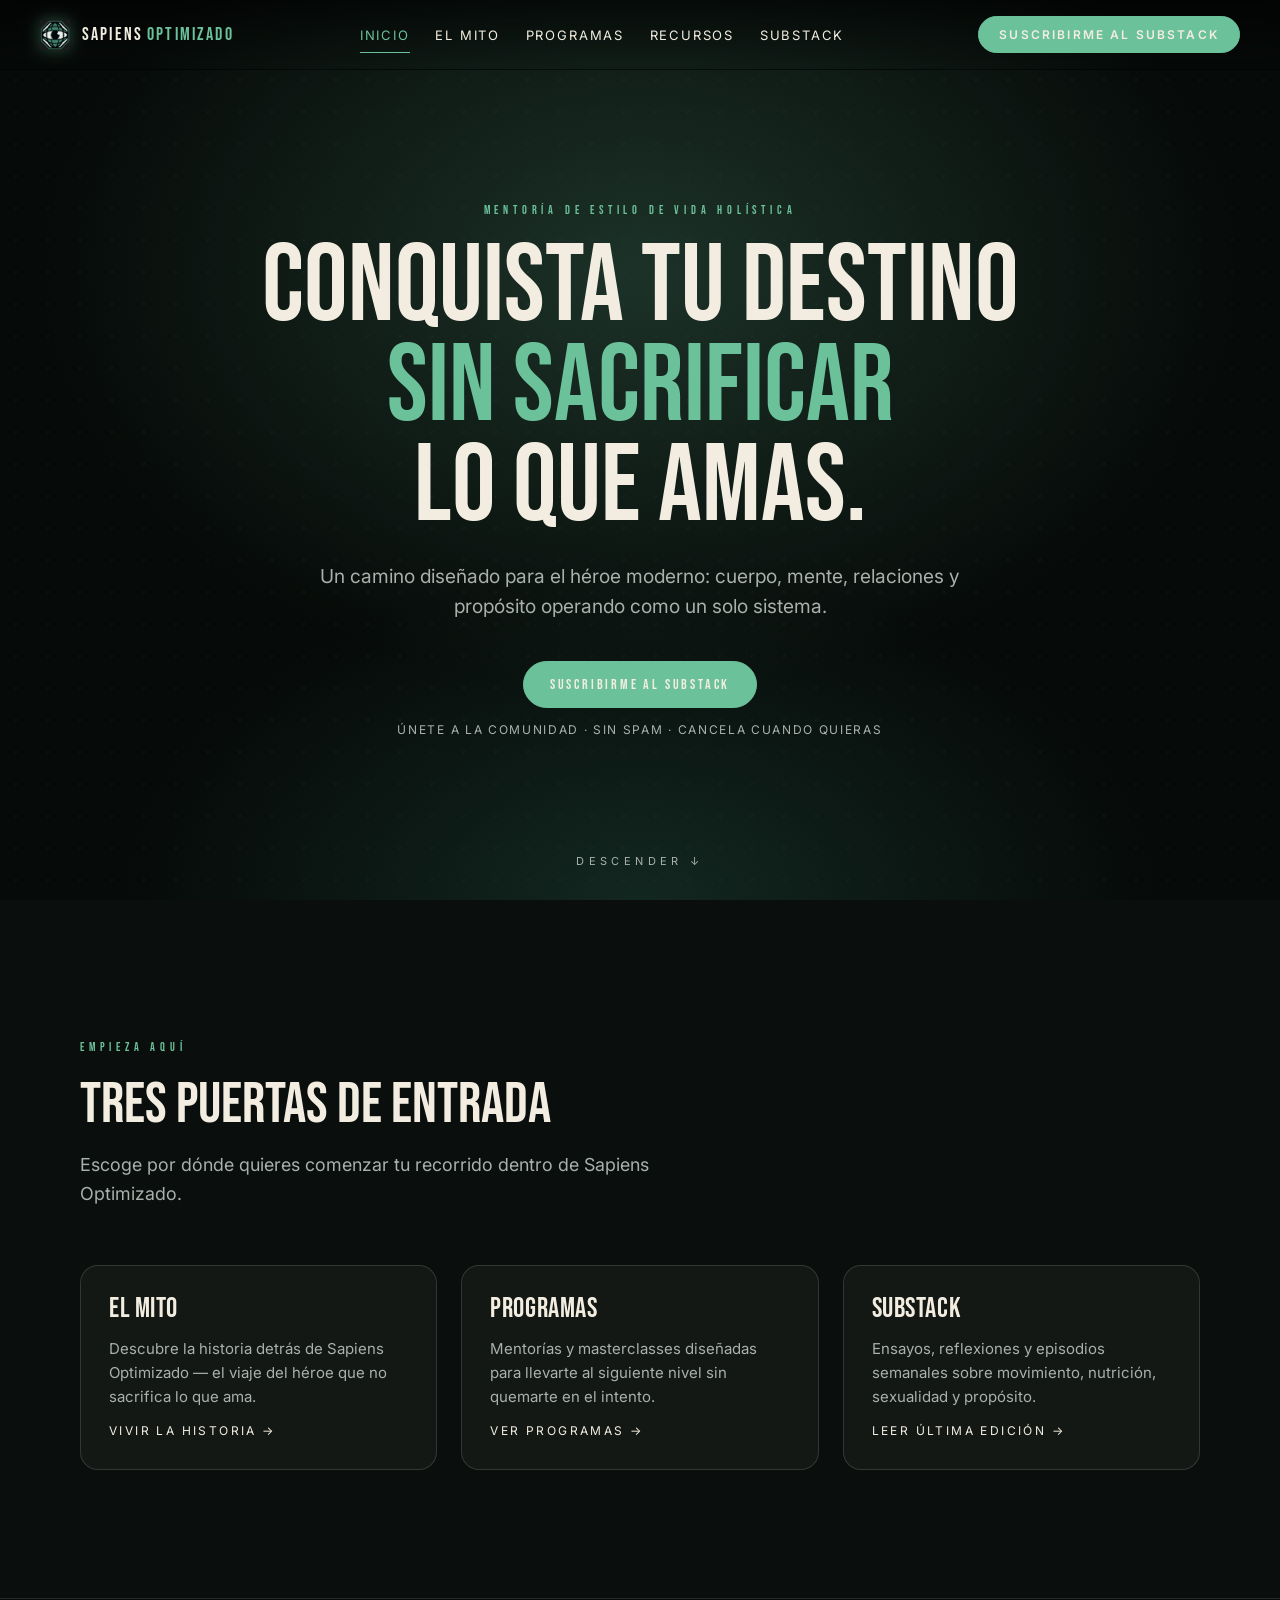
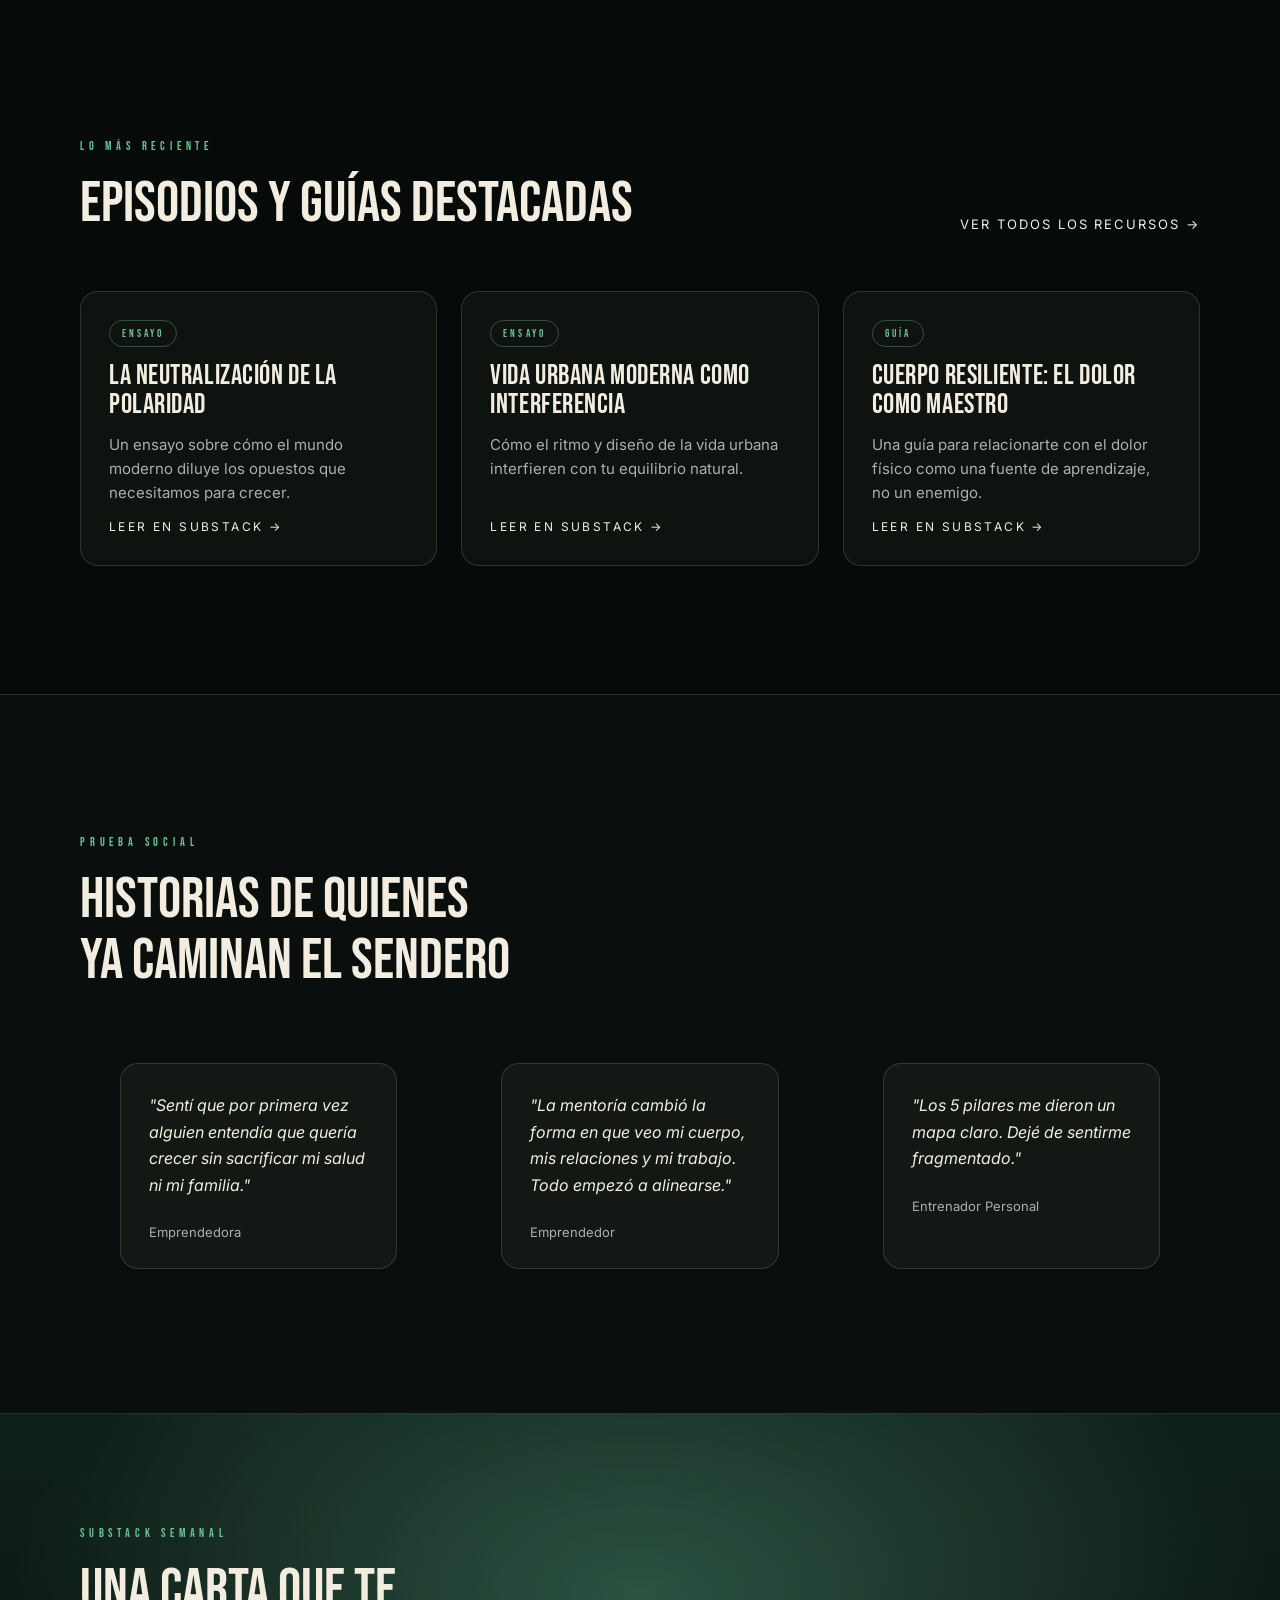
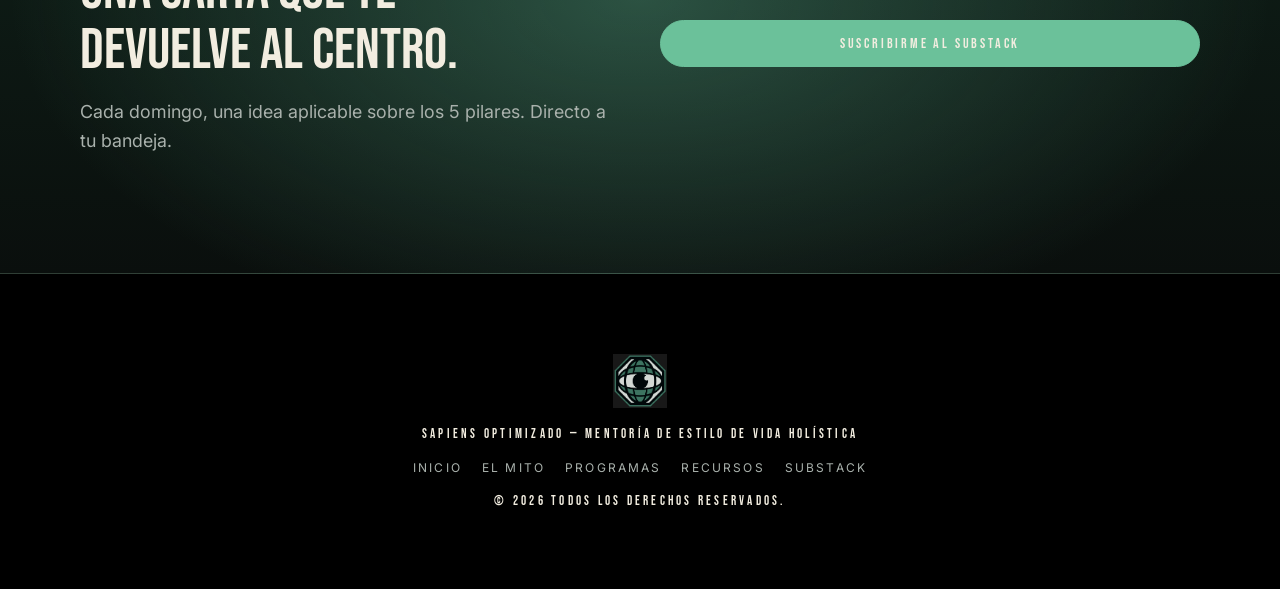
==== inicio/index.html @ bae55e8d "Move static site from public/site to repo root for Porkbun static hosting Porkbun's GitHub-connect s" ====
<!doctype html>
<html lang="es">
<head>
  <meta charset="utf-8" />
  <meta name="viewport" content="width=device-width, initial-scale=1" />
  <title>Sapiens Optimizado — Mentoría de Estilo de Vida Holística</title>
  <meta name="description" content="Encuentra el equilibrio para que aquello que amas no sea sacrificado en el camino hacia tu destino. Mentoría, programas y recursos para vivir optimizado." />
  <meta property="og:title" content="Sapiens Optimizado" />
  <meta property="og:description" content="Mentoría de Estilo de Vida Holística." />
  <meta property="og:type" content="website" />
  <meta name="twitter:card" content="summary_large_image" />
  <link rel="preconnect" href="https://fonts.googleapis.com" />
  <link rel="preconnect" href="https://fonts.gstatic.com" crossorigin />
  <link rel="stylesheet" href="https://fonts.googleapis.com/css2?family=Bebas+Neue&family=Inter:wght@300;400;500;600&display=swap" />
  <link rel="icon" href="../img/eye-logo.png" type="image/png" />
  <link rel="stylesheet" href="../so-pages.css" />
</head>
<body class="so-page">

<header class="so-nav">
  <a class="so-nav__brand" href="./">
    <img src="../img/eye-logo.png" alt="" />
    <span>SAPIENS<em>OPTIMIZADO</em></span>
  </a>
  <nav class="so-nav__links">
    <a href="./" class="so-nav__link is-active">Inicio</a>
    <a href="../" class="so-nav__link">El Mito</a>
    <a href="../programas/" class="so-nav__link">Programas</a>
    <a href="../recursos/" class="so-nav__link">Recursos</a>
    <a href="../substack/" class="so-nav__link">Substack</a>
  </nav>
  <a class="so-nav__cta" href="https://sapiensoptimizado.substack.com/subscribe" target="_blank" rel="noreferrer">Suscribirme al Substack</a>
  <button class="so-nav__burger" aria-label="Menú" aria-expanded="false">
    <span></span><span></span><span></span>
  </button>
</header>

<section class="so-hero">
  <div class="so-hero__bg"></div>
  <div class="so-hero__inner">
    <p class="so-eyebrow">Mentoría de Estilo de Vida Holística</p>
    <h1 class="so-hero__title">Conquista tu destino <em>sin sacrificar</em> lo que amas.</h1>
    <p class="so-hero__sub">
      Un camino diseñado para el héroe moderno: cuerpo, mente, relaciones
      y propósito operando como un solo sistema.
    </p>
    <div class="so-hero__form">
      <a class="so-btn" href="https://sapiensoptimizado.substack.com/subscribe" target="_blank" rel="noreferrer">Suscribirme al Substack</a>
      <p class="so-hero__hint">Únete a la comunidad · Sin spam · Cancela cuando quieras</p>
    </div>
  </div>
  <div class="so-hero__scroll">Descender ↓</div>
</section>

<section class="so-section">
  <div class="so-container">
    <div class="so-section__head">
      <p class="so-eyebrow">Empieza aquí</p>
      <h2 class="so-h2">Tres puertas de entrada</h2>
      <p class="so-lede">Escoge por dónde quieres comenzar tu recorrido dentro de Sapiens Optimizado.</p>
    </div>
    <div class="so-grid so-grid--3">
      <article class="so-card">
        <h3>El Mito</h3>
        <p>Descubre la historia detrás de Sapiens Optimizado — el viaje del héroe que no sacrifica lo que ama.</p>
        <a href="../" class="so-card__link">Vivir la historia →</a>
      </article>
      <article class="so-card">
        <h3>Programas</h3>
        <p>Mentorías y masterclasses diseñadas para llevarte al siguiente nivel sin quemarte en el intento.</p>
        <a href="../programas/" class="so-card__link">Ver programas →</a>
      </article>
      <article class="so-card">
        <h3>Substack</h3>
        <p>Ensayos, reflexiones y episodios semanales sobre movimiento, nutrición, sexualidad y propósito.</p>
        <a href="../substack/" class="so-card__link">Leer última edición →</a>
      </article>
    </div>
  </div>
</section>

<section class="so-section so-section--alt">
  <div class="so-container">
    <div class="so-section__head so-section__head--split">
      <div>
        <p class="so-eyebrow">Lo más reciente</p>
        <h2 class="so-h2">Episodios y guías destacadas</h2>
      </div>
      <a href="../recursos/" class="so-link">Ver todos los recursos →</a>
    </div>
    <div class="so-grid so-grid--3">
      <article class="so-feature">
        <span class="so-feature__tag">Ensayo</span>
        <h3>La neutralización de la polaridad</h3>
        <p>Un ensayo sobre cómo el mundo moderno diluye los opuestos que necesitamos para crecer.</p>
        <a href="https://sapiensoptimizado.substack.com/p/la-neutralizacion-de-la-polaridad" target="_blank" rel="noreferrer" class="so-card__link">Leer en Substack →</a>
      </article>
      <article class="so-feature">
        <span class="so-feature__tag">Ensayo</span>
        <h3>Vida urbana moderna como interferencia</h3>
        <p>Cómo el ritmo y diseño de la vida urbana interfieren con tu equilibrio natural.</p>
        <a href="https://sapiensoptimizado.substack.com/p/vida-urbana-moderna-como-interferencia" target="_blank" rel="noreferrer" class="so-card__link">Leer en Substack →</a>
      </article>
      <article class="so-feature">
        <span class="so-feature__tag">Guía</span>
        <h3>Cuerpo resiliente: el dolor como maestro</h3>
        <p>Una guía para relacionarte con el dolor físico como una fuente de aprendizaje, no un enemigo.</p>
        <a href="https://sapiensoptimizado.substack.com/p/cuerpo-resiliente-el-dolor-como-maestro" target="_blank" rel="noreferrer" class="so-card__link">Leer en Substack →</a>
      </article>
    </div>
  </div>
</section>

<section class="so-section">
  <div class="so-container">
    <div class="so-section__head">
      <p class="so-eyebrow">Prueba social</p>
      <h2 class="so-h2">Historias de quienes ya caminan el sendero</h2>
    </div>
    <div class="so-grid so-grid--3">
      <blockquote class="so-quote">
        <p>"Sentí que por primera vez alguien entendía que quería crecer sin sacrificar mi salud ni mi familia."</p>
        <footer>
          <span>Emprendedora</span>
        </footer>
      </blockquote>
      <blockquote class="so-quote">
        <p>"La mentoría cambió la forma en que veo mi cuerpo, mis relaciones y mi trabajo. Todo empezó a alinearse."</p>
        <footer>
          <span>Emprendedor</span>
        </footer>
      </blockquote>
      <blockquote class="so-quote">
        <p>"Los 5 pilares me dieron un mapa claro. Dejé de sentirme fragmentado."</p>
        <footer>
          <span>Entrenador Personal</span>
        </footer>
      </blockquote>
    </div>
  </div>
</section>

<section class="so-cta-band">
  <div class="so-container so-cta-band__inner">
    <div>
      <p class="so-eyebrow">Substack semanal</p>
      <h2 class="so-h2">Una carta que te devuelve al centro.</h2>
      <p class="so-lede">Cada domingo, una idea aplicable sobre los 5 pilares. Directo a tu bandeja.</p>
    </div>
    <a class="so-btn" href="https://sapiensoptimizado.substack.com/subscribe" target="_blank" rel="noreferrer">Suscribirme al Substack</a>
  </div>
</section>

<footer class="so-footer">
  <div class="so-footer__inner">
    <img src="../img/eye-logo.png" alt="Sapiens Optimizado" />
    <p>SAPIENS OPTIMIZADO — Mentoría de Estilo de Vida Holística</p>
    <nav class="so-footer__nav">
      <a href="./">Inicio</a>
      <a href="../">El Mito</a>
      <a href="../programas/">Programas</a>
      <a href="../recursos/">Recursos</a>
      <a href="../substack/">Substack</a>
    </nav>
    <p class="so-footer__muted">© <span id="year"></span> Todos los derechos reservados.</p>
  </div>
</footer>

<script src="../so-pages.js"></script>
</body>
</html>
---- so-pages.css ----
/* ============================================================
   Sapiens Optimizado — Brand pages (multi-page shell)
   Static-site counterpart of the .so-* classes in src/styles.css,
   used by the hand-built pages at the repo root.
   ============================================================ */
.so-page {
  --so-bg: #0a0f0d;
  --so-ink: #f2ede0;
  --so-ink-dim: #a9b1ac;
  --so-green: #4a8a70;
  --so-green-bright: #6bc19a;
  --so-green-deep: #1b3b30;
  --so-line: rgba(242, 237, 224, 0.14);
  --so-card: rgba(242, 237, 224, 0.04);
  --so-card-hover: rgba(107, 193, 154, 0.08);
  --so-display: "Bebas Neue", "Arial Narrow", sans-serif;
  --so-body: "Inter", system-ui, sans-serif;
  --so-ease: cubic-bezier(0.2, 0.7, 0.2, 1);

  background: var(--so-bg);
  color: var(--so-ink);
  font-family: var(--so-body);
  min-height: 100vh;
  -webkit-font-smoothing: antialiased;
  margin: 0;
}
.so-page * { box-sizing: border-box; }
.so-page a { color: inherit; text-decoration: none; }

/* Navigation */
.so-nav {
  position: fixed; top: 0; left: 0; right: 0; z-index: 50;
  display: flex; align-items: center; justify-content: space-between;
  gap: 24px; padding: 16px clamp(20px, 4vw, 40px);
  background: linear-gradient(180deg, rgba(0,0,0,0.55), rgba(0,0,0,0));
  backdrop-filter: blur(8px);
  transition: background 0.3s var(--so-ease), border-color 0.3s var(--so-ease);
  border-bottom: 1px solid transparent;
}
.so-nav--solid {
  background: rgba(10, 15, 13, 0.92);
  border-bottom-color: var(--so-line);
}
.so-nav__brand {
  display: flex; align-items: center; gap: 12px;
  font-family: var(--so-display); letter-spacing: 0.12em; font-size: 18px;
}
.so-nav__brand img { width: 30px; height: 30px; filter: drop-shadow(0 0 8px rgba(107,193,154,0.35)); }
.so-nav__brand em { color: var(--so-green-bright); font-style: normal; margin-left: 4px; }
.so-nav__links {
  display: flex; align-items: center; gap: clamp(14px, 2vw, 28px);
}
.so-nav__link {
  font-size: 13px; letter-spacing: 0.14em; text-transform: uppercase;
  color: var(--so-ink-dim); padding: 6px 0; position: relative;
  transition: color 0.25s var(--so-ease);
}
.so-nav__link:hover { color: var(--so-ink); }
.so-nav__link.is-active { color: var(--so-green-bright); }
.so-nav__link.is-active::after {
  content: ""; position: absolute; left: 0; right: 0; bottom: -4px; height: 1px;
  background: var(--so-green-bright);
}
.so-nav__cta {
  margin-left: 8px;
  border: 1px solid var(--so-green-bright);
  background: var(--so-green-bright); color: #0a0f0d;
  padding: 10px 20px; border-radius: 999px;
  font-size: 12px; letter-spacing: 0.18em; text-transform: uppercase;
  font-weight: 600; transition: 0.25s var(--so-ease);
}
.so-nav__cta:hover { background: transparent; color: var(--so-green-bright); }
.so-nav__burger {
  display: none; background: none; border: none; cursor: pointer;
  width: 40px; height: 40px; padding: 8px; flex-direction: column;
  justify-content: space-between; align-items: stretch;
}
.so-nav__burger span {
  display: block; height: 2px; background: var(--so-ink); border-radius: 2px;
}

@media (max-width: 900px) {
  .so-nav__burger { display: flex; }
  .so-nav__links {
    position: fixed; top: 64px; left: 0; right: 0;
    flex-direction: column; align-items: stretch;
    background: rgba(10, 15, 13, 0.98);
    border-top: 1px solid var(--so-line);
    padding: 24px; gap: 18px;
    transform: translateY(-120%); opacity: 0; pointer-events: none;
    transition: transform 0.3s var(--so-ease), opacity 0.3s var(--so-ease);
  }
  .so-nav__links.is-open { transform: translateY(0); opacity: 1; pointer-events: auto; }
  .so-nav__link { font-size: 15px; padding: 8px 0; }
  .so-nav__cta { margin-left: 0; text-align: center; }
}

/* Shared typography */
.so-eyebrow {
  font-family: var(--so-display); letter-spacing: 0.4em;
  font-size: 12px; color: var(--so-green-bright); text-transform: uppercase;
  margin-bottom: 20px;
}
.so-h1 {
  font-family: var(--so-display); font-weight: 400;
  font-size: clamp(48px, 7vw, 104px); line-height: 0.95; text-transform: uppercase;
  text-wrap: balance; letter-spacing: 0.01em;
  margin: 0;
}
.so-h1 em, .so-h2 em, .so-hero__title em {
  font-style: normal; color: var(--so-green-bright);
}
.so-h2 {
  font-family: var(--so-display); font-weight: 400;
  font-size: clamp(32px, 4.5vw, 60px); line-height: 1.05; text-transform: uppercase;
  text-wrap: balance;
  margin: 0;
}
.so-lede {
  color: var(--so-ink-dim); font-size: clamp(16px, 1.4vw, 20px);
  line-height: 1.6; max-width: 60ch; margin-top: 16px;
}
.so-link {
  color: var(--so-green-bright); font-size: 13px;
  letter-spacing: 0.15em; text-transform: uppercase;
  border-bottom: 1px solid transparent; padding-bottom: 2px;
  transition: border-color 0.25s var(--so-ease);
}
.so-link:hover { border-bottom-color: var(--so-green-bright); }

/* Containers & layout */
.so-container { max-width: 1200px; margin: 0 auto; padding: 0 clamp(20px, 4vw, 40px); width: 100%; }
.so-section { padding: clamp(80px, 10vw, 140px) 0; }
.so-section--alt { background: #060a08; border-top: 1px solid var(--so-line); border-bottom: 1px solid var(--so-line); }
.so-section__head { margin-bottom: 56px; max-width: 720px; }
.so-section__head--split {
  display: flex; align-items: flex-end; justify-content: space-between;
  gap: 24px; max-width: none; flex-wrap: wrap;
}
.so-grid { display: grid; gap: 24px; }
.so-grid--2 { grid-template-columns: repeat(2, minmax(0, 1fr)); }
.so-grid--3 { grid-template-columns: repeat(3, minmax(0, 1fr)); }
@media (max-width: 900px) {
  .so-grid--2, .so-grid--3 { grid-template-columns: 1fr; }
}

/* Hero (home) */
.so-hero {
  position: relative; min-height: 100vh;
  display: flex; align-items: center; justify-content: center;
  padding: 140px clamp(20px, 4vw, 40px) 100px;
  overflow: hidden; isolation: isolate;
  text-align: center;
}
.so-hero__bg {
  position: absolute; inset: 0; z-index: -1;
  background:
    radial-gradient(1000px 700px at 50% 30%, rgba(107, 193, 154, 0.22), transparent 60%),
    radial-gradient(800px 500px at 50% 100%, rgba(27, 59, 48, 0.6), transparent 65%),
    #060a08;
}
.so-hero__bg::before,
.so-hero__bg::after {
  content: ""; position: absolute; inset: 0;
  background-image: radial-gradient(rgba(107,193,154,0.08) 1px, transparent 1px);
  background-size: 32px 32px; opacity: 0.5;
}
.so-hero__inner { max-width: 880px; width: 100%; }
.so-hero__title {
  font-family: var(--so-display); font-weight: 400;
  font-size: clamp(52px, 8.5vw, 120px); line-height: 0.92;
  text-transform: uppercase; text-wrap: balance;
  margin: 0;
}
.so-hero__sub {
  margin: 24px auto 40px; max-width: 640px;
  color: var(--so-ink-dim); font-size: clamp(17px, 1.5vw, 21px); line-height: 1.55;
}
.so-hero__form { max-width: 520px; margin: 0 auto; }
.so-hero__hint {
  font-size: 12px; letter-spacing: 0.14em; text-transform: uppercase;
  color: var(--so-ink-dim); margin-top: 14px;
}
.so-hero__scroll {
  position: absolute; bottom: 32px; left: 50%; transform: translateX(-50%);
  font-size: 11px; letter-spacing: 0.4em; color: var(--so-ink-dim);
  text-transform: uppercase; animation: soBob 2.4s ease-in-out infinite;
}
@keyframes soBob {
  0%, 100% { transform: translate(-50%, 0); opacity: 0.6; }
  50% { transform: translate(-50%, 10px); opacity: 1; }
}

/* Page hero (secondary pages) */
.so-pageHero {
  padding: 180px clamp(20px, 4vw, 40px) 80px;
  background:
    radial-gradient(800px 500px at 20% 20%, rgba(107, 193, 154, 0.14), transparent 60%),
    #060a08;
  border-bottom: 1px solid var(--so-line);
}
.so-pageHero--center { text-align: center; }
.so-pageHero--center .so-lede { margin-left: auto; margin-right: auto; }
.so-pageHero--center .so-hero__form { margin-top: 32px; }

.so-actions { display: flex; flex-wrap: wrap; gap: 14px; margin-top: 32px; }

/* Forms */
.so-form {
  display: flex; gap: 8px; width: 100%;
  background: var(--so-card); border: 1px solid var(--so-line);
  border-radius: 999px; padding: 6px;
}
.so-form input {
  flex: 1; min-width: 0; background: transparent; border: none; outline: none;
  color: var(--so-ink); font-family: var(--so-body); font-size: 15px;
  padding: 12px 18px;
}
.so-form input::placeholder { color: var(--so-ink-dim); }
.so-form button {
  border: none; cursor: pointer;
  background: var(--so-green-bright); color: #0a0f0d;
  font-family: var(--so-display); letter-spacing: 0.18em;
  text-transform: uppercase; font-size: 13px;
  padding: 12px 22px; border-radius: 999px;
  transition: 0.25s var(--so-ease);
}
.so-form button:hover { background: var(--so-ink); }
.so-form--inline { max-width: 520px; }
@media (max-width: 560px) {
  .so-form { flex-direction: column; border-radius: 20px; }
  .so-form button { width: 100%; }
}

/* Buttons */
.so-btn {
  display: inline-flex; align-items: center; justify-content: center;
  padding: 14px 26px; border-radius: 999px;
  background: var(--so-green-bright); color: #0a0f0d; border: 1px solid var(--so-green-bright);
  font-family: var(--so-display); letter-spacing: 0.2em; text-transform: uppercase;
  font-size: 14px; transition: 0.25s var(--so-ease);
}
.so-btn:hover { transform: translateY(-2px); box-shadow: 0 20px 40px -20px rgba(107,193,154,0.7); }
.so-btn--ghost { background: transparent; color: var(--so-ink); border-color: var(--so-line); }
.so-btn--ghost:hover { border-color: var(--so-green-bright); color: var(--so-green-bright); box-shadow: none; transform: none; }
.so-btn:disabled {
  cursor: not-allowed; opacity: 0.55;
  transform: none; box-shadow: none;
}
.so-btn--ghost:disabled:hover { border-color: var(--so-line); color: var(--so-ink); }

/* Cards */
.so-card, .so-feature, .so-program, .so-quote {
  background: var(--so-card); border: 1px solid var(--so-line);
  border-radius: 18px; padding: 28px;
  transition: border-color 0.25s var(--so-ease), background 0.25s var(--so-ease), transform 0.25s var(--so-ease);
  display: flex; flex-direction: column; gap: 14px;
}
.so-card:hover, .so-feature:hover, .so-program:hover {
  border-color: rgba(107, 193, 154, 0.4);
  background: var(--so-card-hover);
  transform: translateY(-4px);
}
.so-card h3, .so-feature h3, .so-program h3 {
  font-family: var(--so-display); font-weight: 400;
  font-size: 28px; line-height: 1.05; text-transform: uppercase; letter-spacing: 0.02em;
  margin: 0;
}
.so-card p, .so-feature p, .so-program p { color: var(--so-ink-dim); line-height: 1.6; font-size: 15px; margin: 0; }
.so-card__link {
  margin-top: auto; align-self: flex-start;
  color: var(--so-green-bright); font-size: 12px; letter-spacing: 0.2em; text-transform: uppercase;
  border-bottom: 1px solid transparent; padding-bottom: 2px;
  transition: border-color 0.25s var(--so-ease);
}
.so-card__link:hover { border-bottom-color: var(--so-green-bright); }

.so-feature__tag {
  align-self: flex-start;
  font-family: var(--so-display); letter-spacing: 0.28em; text-transform: uppercase;
  font-size: 11px; color: var(--so-green-bright);
  padding: 6px 12px; border: 1px solid rgba(107, 193, 154, 0.35); border-radius: 999px;
}

.so-program__price {
  font-family: var(--so-display); letter-spacing: 0.14em; text-transform: uppercase;
  font-size: 14px; color: var(--so-ink);
  margin: 0;
}
.so-program ul { list-style: none; padding: 0; margin: 6px 0 6px; display: flex; flex-direction: column; gap: 8px; }
.so-program ul li {
  color: var(--so-ink-dim); font-size: 14px; padding-left: 22px; position: relative;
}
.so-program ul li::before {
  content: ""; position: absolute; left: 0; top: 9px;
  width: 12px; height: 2px; background: var(--so-green-bright);
}

/* Testimonials */
.so-quote { font-style: italic; }
.so-quote p { color: var(--so-ink); font-size: 16px; line-height: 1.65; margin: 0; }
.so-quote footer {
  display: flex; flex-direction: column; gap: 2px;
  font-style: normal; margin-top: 12px;
}
.so-quote footer strong { font-family: var(--so-display); letter-spacing: 0.15em; text-transform: uppercase; font-size: 14px; }
.so-quote footer span { color: var(--so-ink-dim); font-size: 13px; }

.so-logos {
  margin-top: 56px; padding-top: 32px; border-top: 1px solid var(--so-line);
  display: flex; flex-direction: column; align-items: center; gap: 20px; text-align: center;
}
.so-logos > span {
  font-size: 12px; letter-spacing: 0.4em; text-transform: uppercase; color: var(--so-ink-dim);
}
.so-logos > div {
  display: flex; flex-wrap: wrap; gap: 40px; justify-content: center;
  font-family: var(--so-display); letter-spacing: 0.2em; text-transform: uppercase;
  font-size: 18px; color: var(--so-ink); opacity: 0.75;
}

/* Filters (recursos) */
.so-filters { display: flex; flex-wrap: wrap; gap: 10px; margin-bottom: 32px; }
.so-chip {
  background: transparent; border: 1px solid var(--so-line);
  color: var(--so-ink-dim); cursor: pointer;
  padding: 10px 18px; border-radius: 999px;
  font-family: var(--so-body); font-size: 13px; letter-spacing: 0.12em; text-transform: uppercase;
  transition: 0.2s var(--so-ease);
}
.so-chip:hover { color: var(--so-ink); border-color: var(--so-ink-dim); }
.so-chip.is-active { background: var(--so-green-bright); color: #0a0f0d; border-color: var(--so-green-bright); }

/* Lists */
.so-list { list-style: none; padding: 0; display: flex; flex-direction: column; gap: 12px; margin: 0; }
.so-list li {
  color: var(--so-ink-dim); line-height: 1.55; font-size: 15px;
  padding-left: 22px; position: relative;
}
.so-list li::before {
  content: ""; position: absolute; left: 0; top: 10px;
  width: 12px; height: 2px; background: var(--so-green-bright);
}
.so-list--plain li { padding-left: 0; display: flex; flex-direction: column; gap: 2px; }
.so-list--plain li::before { display: none; }
.so-list--plain li strong { font-family: var(--so-display); letter-spacing: 0.12em; text-transform: uppercase; color: var(--so-ink); }
.so-list--plain li span { color: var(--so-ink-dim); font-size: 14px; }

/* CTA band */
.so-cta-band {
  background:
    radial-gradient(900px 500px at 50% 40%, rgba(74, 138, 112, 0.5), transparent 70%),
    linear-gradient(180deg, #0f2119, #0a0f0d);
  border-top: 1px solid var(--so-line); border-bottom: 1px solid var(--so-line);
  padding: clamp(60px, 8vw, 100px) 0;
}
.so-cta-band__inner {
  display: grid; grid-template-columns: 1fr 1fr; gap: 40px; align-items: center;
}
@media (max-width: 900px) { .so-cta-band__inner { grid-template-columns: 1fr; } }

/* Footer */
.so-footer {
  background: #000; padding: 80px clamp(20px, 4vw, 40px);
  color: var(--so-ink-dim); text-align: center;
}
.so-footer__inner {
  display: flex; flex-direction: column; align-items: center; gap: 18px;
  max-width: 800px; margin: 0 auto;
}
.so-footer__inner img { width: 54px; height: 54px; opacity: 0.9; }
.so-footer__inner > p {
  font-family: var(--so-display); letter-spacing: 0.25em; font-size: 13px; color: var(--so-ink);
  margin: 0;
}
.so-footer__nav {
  display: flex; flex-wrap: wrap; gap: 20px; justify-content: center;
  font-size: 12px; letter-spacing: 0.18em; text-transform: uppercase;
}
.so-footer__nav a { color: var(--so-ink-dim); transition: color 0.2s var(--so-ease); }
.so-footer__nav a:hover { color: var(--so-green-bright); }
.so-footer__muted { font-size: 11px; letter-spacing: 0.15em; margin: 0; }
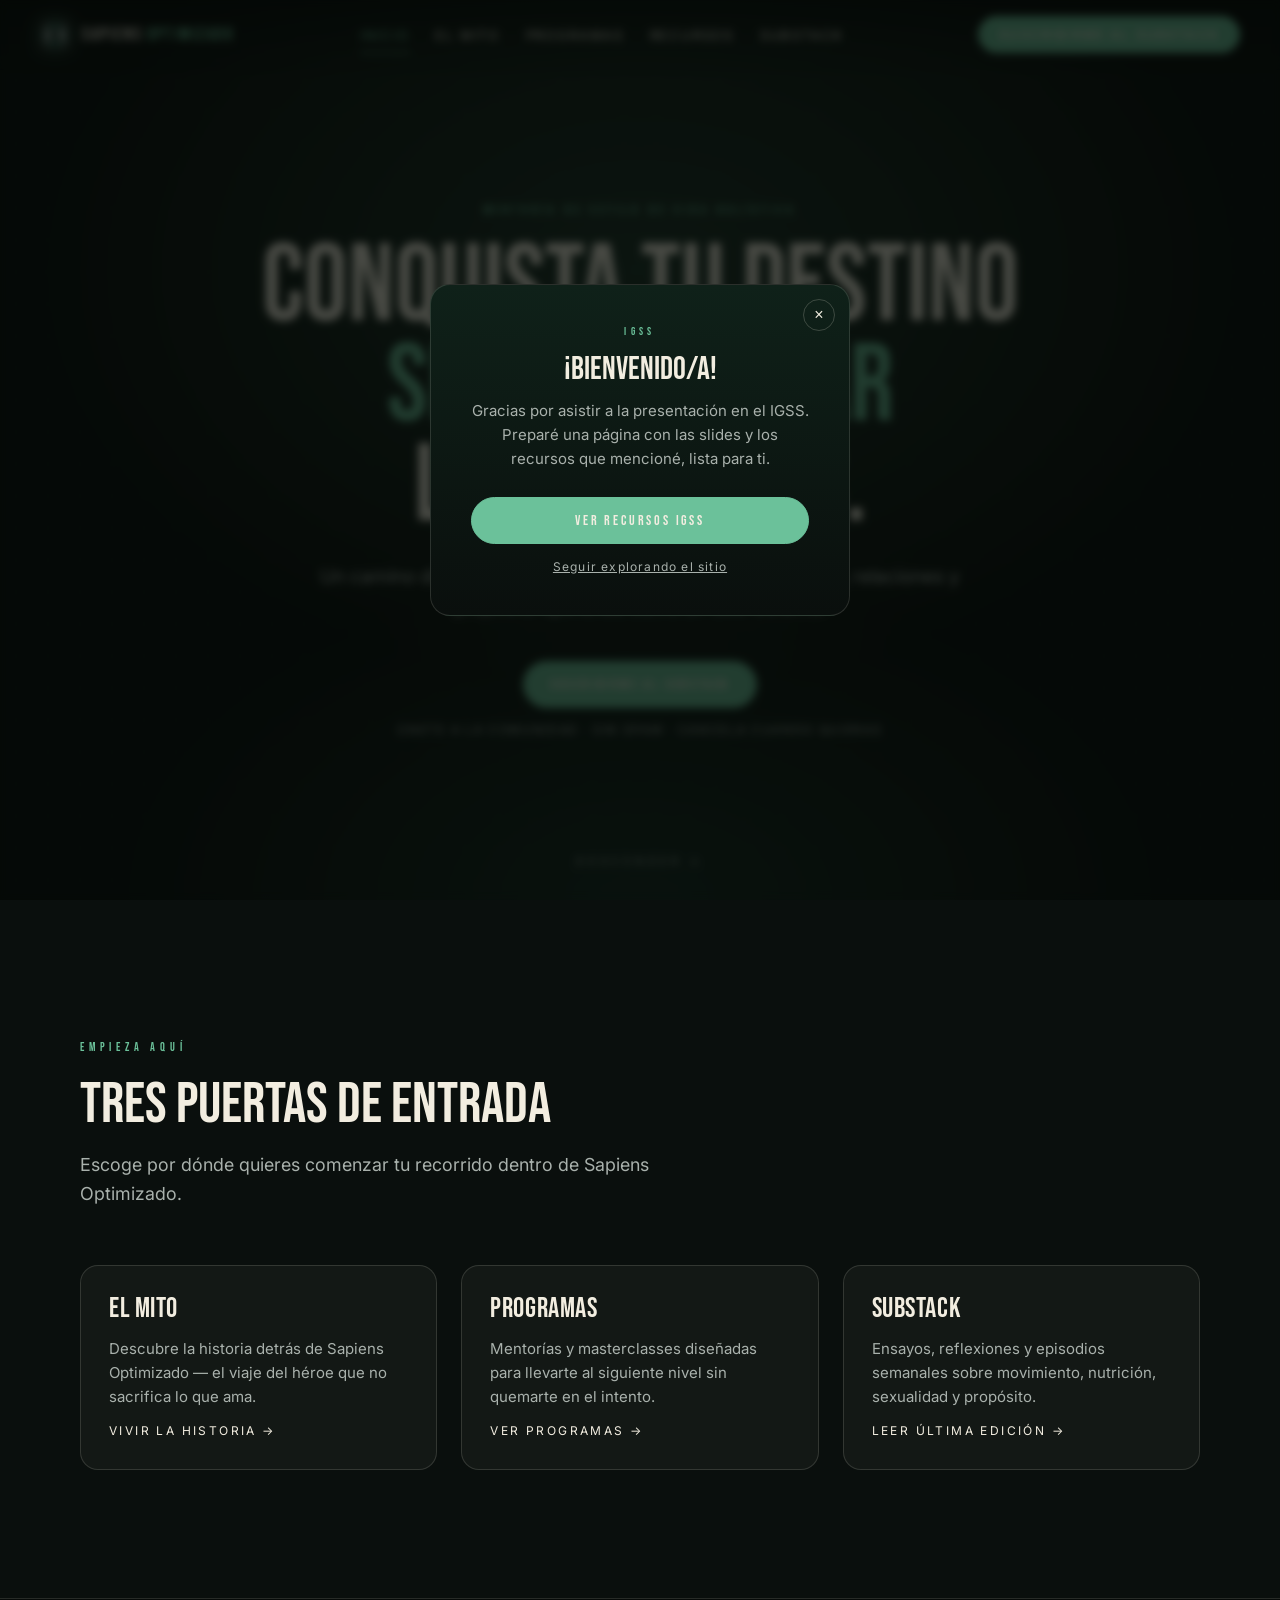
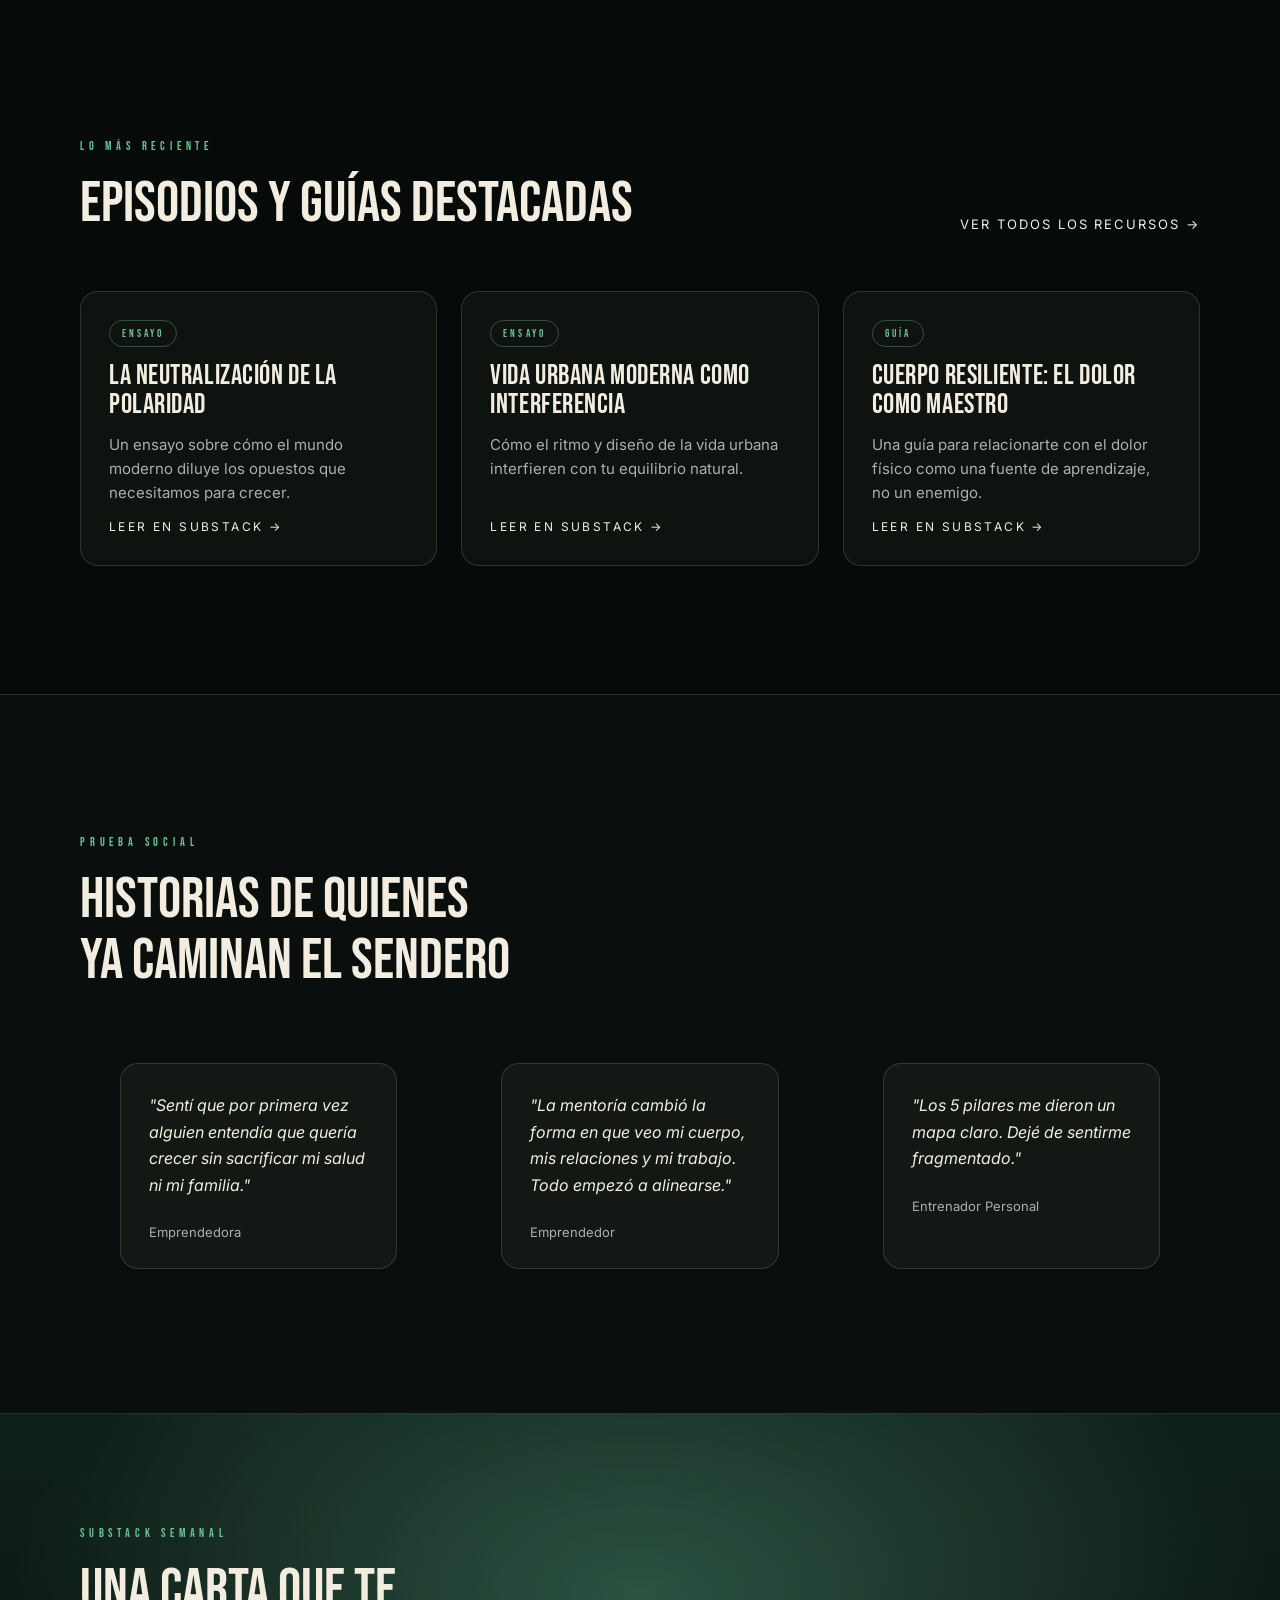
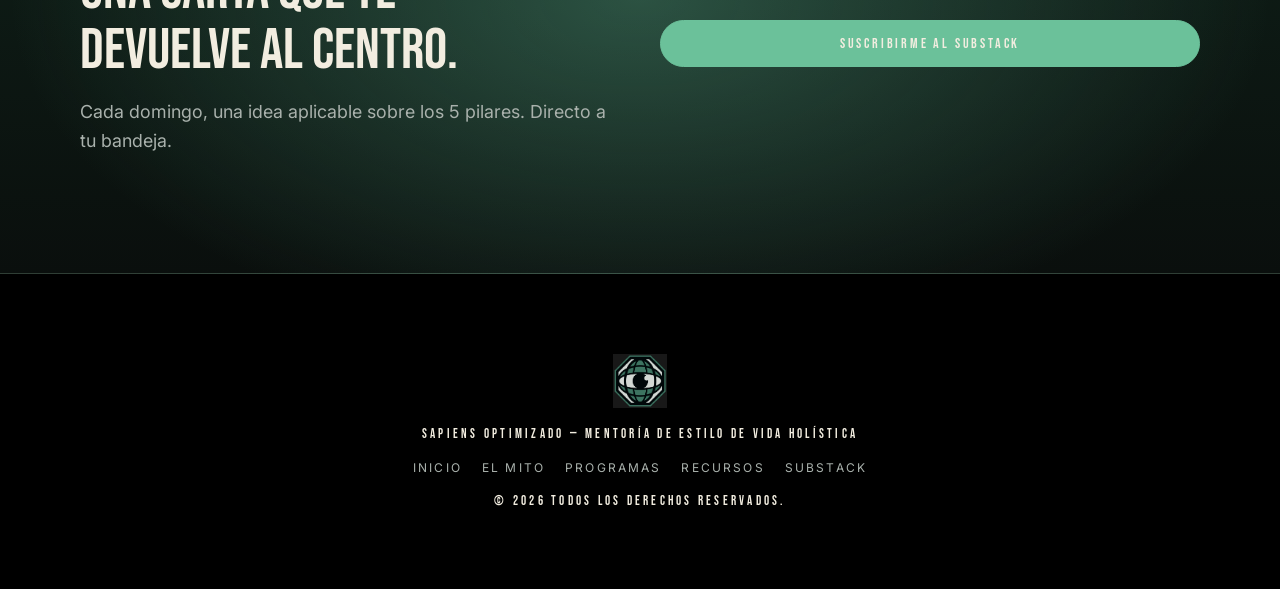
==== commit dd9a7ad7: "Add IGSS welcome popup and Recursos IGSS page Shows a one-time popup (localStorage-gated) to first-t" ====
--- a/inicio/index.html
+++ b/inicio/index.html
@@ -28,6 +28,7 @@
     <a href="../programas/" class="so-nav__link">Programas</a>
     <a href="../recursos/" class="so-nav__link">Recursos</a>
     <a href="../substack/" class="so-nav__link">Substack</a>
+    <a class="so-nav__cta so-nav__links-cta" href="https://sapiensoptimizado.substack.com/subscribe" target="_blank" rel="noreferrer">Suscribirme al Substack</a>
   </nav>
   <a class="so-nav__cta" href="https://sapiensoptimizado.substack.com/subscribe" target="_blank" rel="noreferrer">Suscribirme al Substack</a>
   <button class="so-nav__burger" aria-label="Menú" aria-expanded="false">
@@ -167,5 +168,6 @@
 </footer>
 
 <script src="../so-pages.js"></script>
+<script src="../igss-popup.js"></script>
 </body>
 </html>
--- a/so-pages.css
+++ b/so-pages.css
@@ -70,6 +70,7 @@
   font-weight: 600; transition: 0.25s var(--so-ease);
 }
 .so-nav__cta:hover { background: transparent; color: var(--so-green-bright); }
+.so-nav__links-cta { display: none; }
 .so-nav__burger {
   display: none; background: none; border: none; cursor: pointer;
   width: 40px; height: 40px; padding: 8px; flex-direction: column;
@@ -81,6 +82,7 @@
 
 @media (max-width: 900px) {
   .so-nav__burger { display: flex; }
+  .so-nav__cta { display: none; }
   .so-nav__links {
     position: fixed; top: 64px; left: 0; right: 0;
     flex-direction: column; align-items: stretch;
@@ -92,7 +94,7 @@
   }
   .so-nav__links.is-open { transform: translateY(0); opacity: 1; pointer-events: auto; }
   .so-nav__link { font-size: 15px; padding: 8px 0; }
-  .so-nav__cta { margin-left: 0; text-align: center; }
+  .so-nav__links-cta { display: inline-block; margin-left: 0; margin-top: 8px; text-align: center; }
 }
 
 /* Shared typography */
@@ -380,3 +382,57 @@
 .so-footer__nav a { color: var(--so-ink-dim); transition: color 0.2s var(--so-ease); }
 .so-footer__nav a:hover { color: var(--so-green-bright); }
 .so-footer__muted { font-size: 11px; letter-spacing: 0.15em; margin: 0; }
+
+/* IGSS welcome popup */
+.igss-popup {
+  position: fixed; inset: 0; z-index: 200;
+  display: flex; align-items: center; justify-content: center;
+  padding: 20px;
+  background: rgba(6, 10, 8, 0.72);
+  backdrop-filter: blur(4px);
+  opacity: 0; pointer-events: none;
+  transition: opacity 0.3s ease;
+}
+.igss-popup.is-visible { opacity: 1; pointer-events: auto; }
+.igss-popup__card {
+  position: relative; width: 100%; max-width: 420px;
+  background: linear-gradient(180deg, #0f2119, #0a0f0d);
+  border: 1px solid rgba(242, 237, 224, 0.14);
+  border-radius: 20px;
+  padding: clamp(28px, 5vw, 40px);
+  text-align: center;
+  transform: translateY(12px) scale(0.98);
+  transition: transform 0.3s cubic-bezier(0.2, 0.7, 0.2, 1);
+}
+.igss-popup.is-visible .igss-popup__card { transform: translateY(0) scale(1); }
+.igss-popup__close {
+  position: absolute; top: 14px; right: 14px;
+  width: 32px; height: 32px; border-radius: 50%;
+  background: transparent; border: 1px solid rgba(242, 237, 224, 0.2);
+  color: #f2ede0; font-size: 16px; line-height: 1; cursor: pointer;
+  display: flex; align-items: center; justify-content: center;
+  transition: border-color 0.2s ease, color 0.2s ease;
+}
+.igss-popup__close:hover { border-color: #6bc19a; color: #6bc19a; }
+.igss-popup__eyebrow {
+  font-family: "Bebas Neue", "Arial Narrow", sans-serif;
+  letter-spacing: 0.4em; font-size: 11px; color: #6bc19a;
+  text-transform: uppercase; margin: 0 0 14px;
+}
+.igss-popup__title {
+  font-family: "Bebas Neue", "Arial Narrow", sans-serif;
+  font-weight: 400; font-size: clamp(26px, 4vw, 32px);
+  line-height: 1.1; text-transform: uppercase; color: #f2ede0;
+  margin: 0 0 12px;
+}
+.igss-popup__body {
+  color: #a9b1ac; font-size: 15px; line-height: 1.6;
+  margin: 0 0 26px;
+}
+.igss-popup__actions { display: flex; flex-direction: column; gap: 10px; }
+.igss-popup__link {
+  color: #a9b1ac; font-size: 12px; letter-spacing: 0.1em; margin-top: 4px;
+  cursor: pointer; background: none; border: none; text-decoration: underline;
+  font-family: "Inter", system-ui, sans-serif;
+}
+.igss-popup__link:hover { color: #f2ede0; }
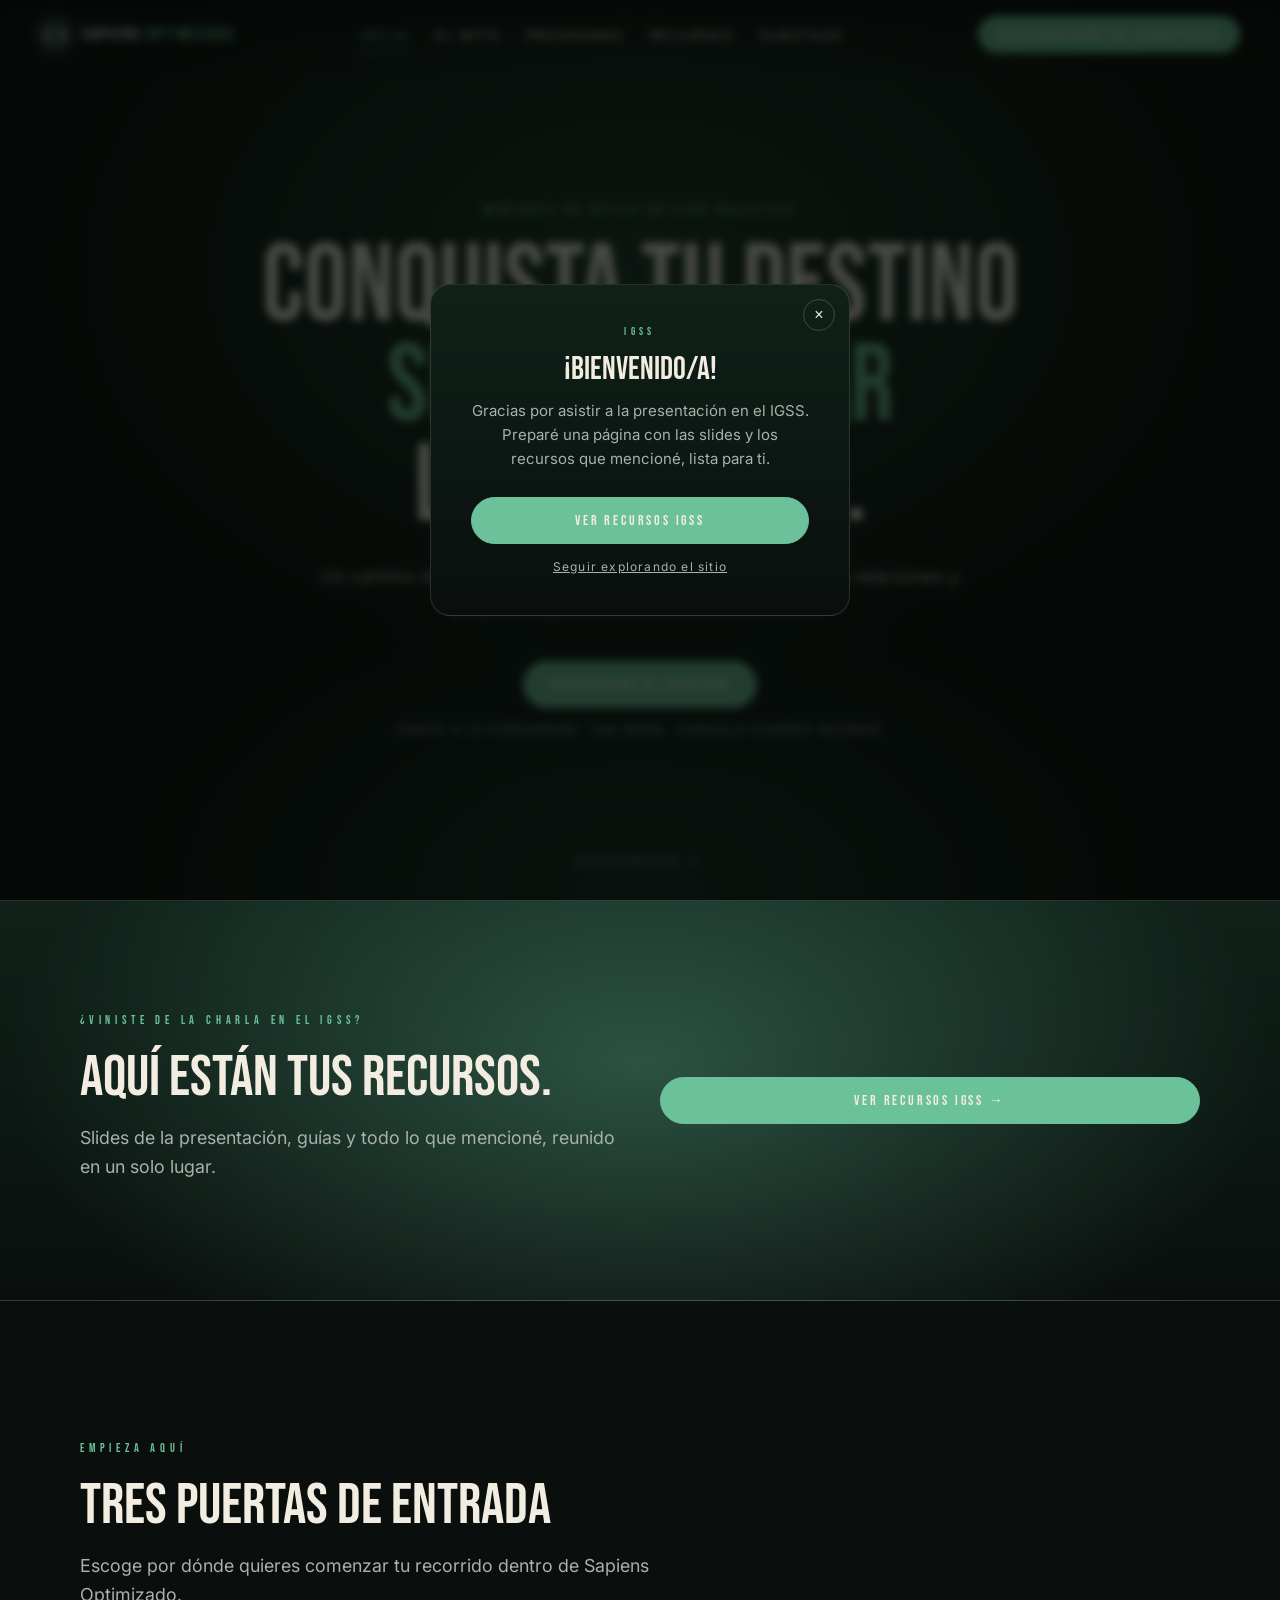
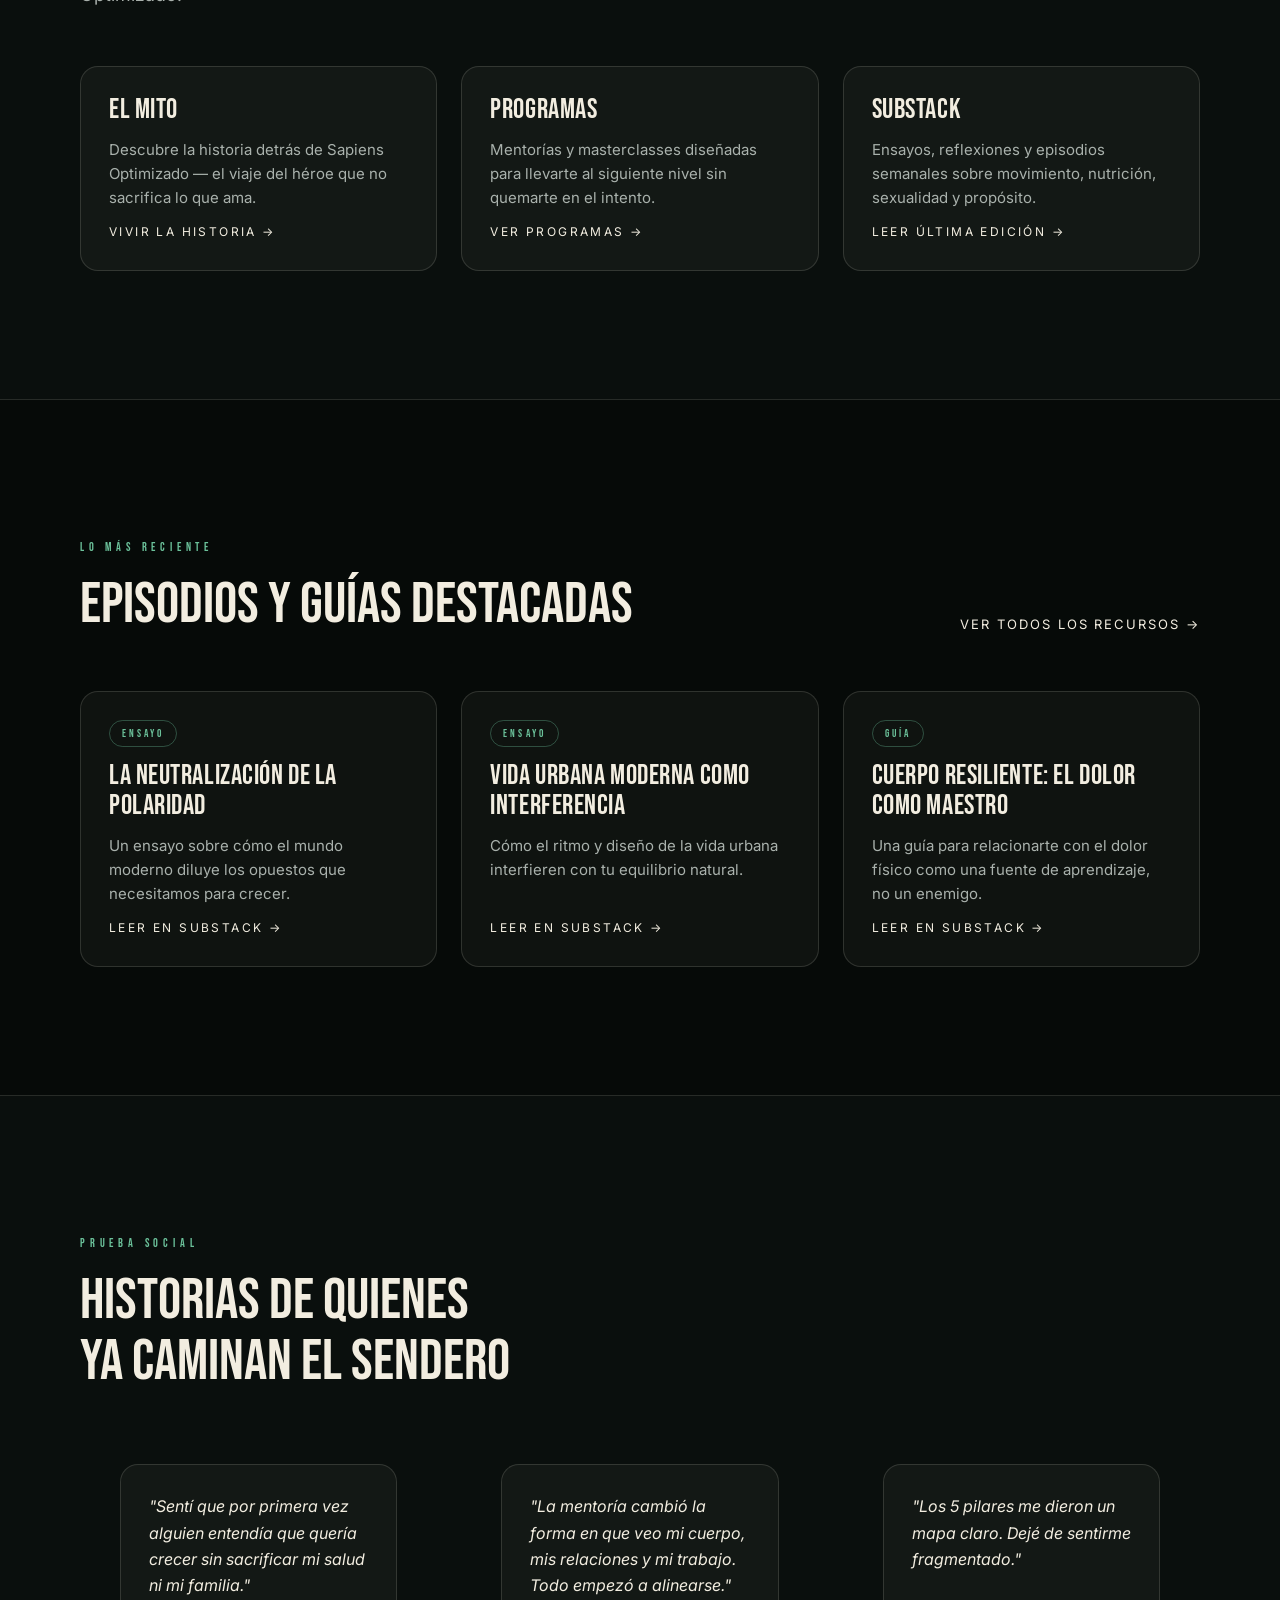
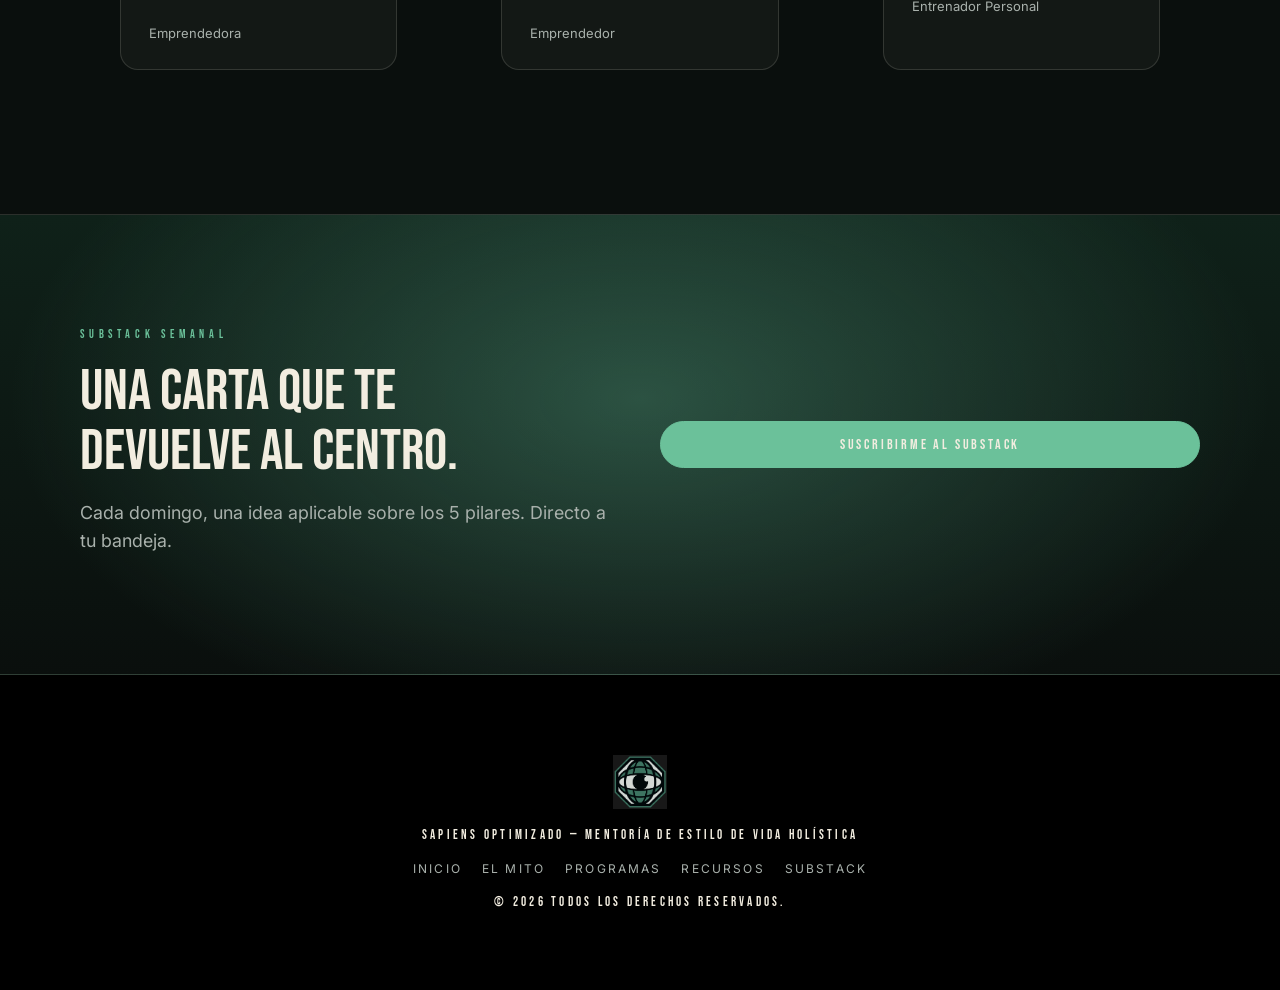
==== commit 5720a510: "Add IGSS callout section to Inicio page Adds a visible banner right after the hero on the Inicio pag" ====
--- a/inicio/index.html
+++ b/inicio/index.html
@@ -51,6 +51,17 @@
     </div>
   </div>
   <div class="so-hero__scroll">Descender ↓</div>
+</section>
+
+<section class="so-cta-band">
+  <div class="so-container so-cta-band__inner">
+    <div>
+      <p class="so-eyebrow">¿Viniste de la charla en el IGSS?</p>
+      <h2 class="so-h2">Aquí están tus recursos.</h2>
+      <p class="so-lede">Slides de la presentación, guías y todo lo que mencioné, reunido en un solo lugar.</p>
+    </div>
+    <a class="so-btn" href="../recursos-igss/">Ver Recursos IGSS →</a>
+  </div>
 </section>
 
 <section class="so-section">
